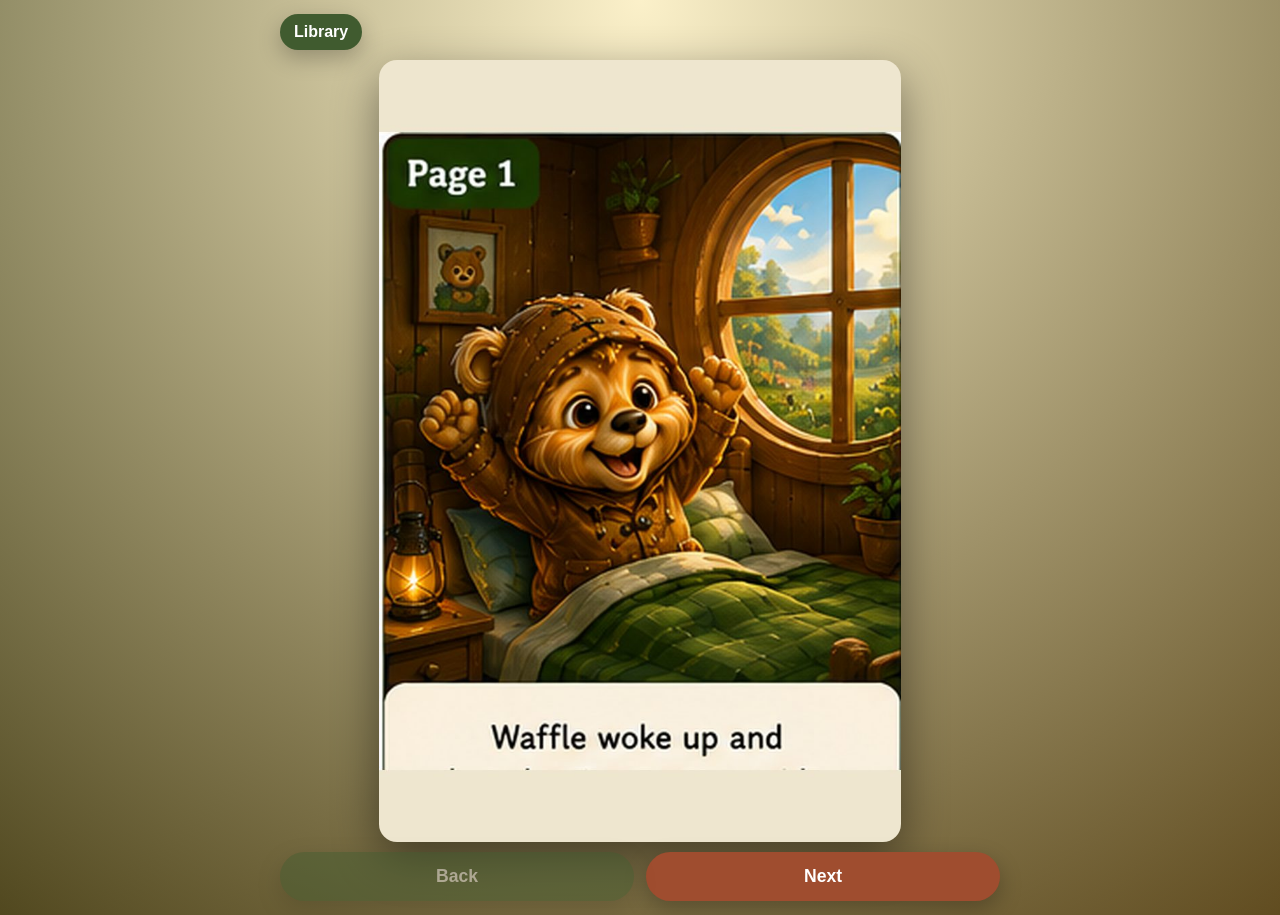
==== books/book6/index.html @ 5fe6f6b8 "Add files via upload" ====
<!DOCTYPE html>
<html lang="en">
<head>
  <meta charset="UTF-8" />
  <meta name="viewport" content="width=device-width, initial-scale=1.0" />
  <title id="docTitle">Waffle Book</title>
  <link rel="stylesheet" href="../../style.css" />
</head>
<body>
  <main class="app">
    <section id="reader" class="screen active">
      <header class="topbar">
        <a class="top-btn" href="../../index.html">Library</a>
      </header>
      <div class="book-frame">
        <img id="pageImage" alt="Story page" />
      </div>
      <nav class="controls">
        <button id="prevBtn">Back</button>
        <button id="nextBtn">Next</button>
      </nav>
    </section>
  </main>
  <script src="book.js"></script>
  <script src="../../reader.js"></script>
</body>
</html>
---- style.css ----
:root {
  --brown: #3f2614;
  --brown-soft: #6c4a2a;
  --cream: #fff1cf;
  --paper: #fff7e6;
  --green: #405b2f;
  --green-soft: #5c7f43;
  --red: #9f4d2f;
  --gold: #dfb669;
}
* { box-sizing: border-box; }
html, body {
  margin: 0;
  min-height: 100%;
  background:
    radial-gradient(circle at top, rgba(255,244,205,.98), rgba(83,72,30,.65)),
    linear-gradient(135deg, #2e401f, #7a5424);
  font-family: "Trebuchet MS", Arial, sans-serif;
  color: var(--brown);
  overflow-x: hidden;
}
a { color: inherit; text-decoration: none; }
img { display: block; max-width: 100%; }

/* Homepage */
.library-page {
  position: relative;
  z-index: 2;
  min-height: 100vh;
  padding: 18px;
}
.hero-shell, .shelf-shell {
  display: flex;
  justify-content: center;
}
.hero-card, .shelf-card {
  width: min(96vw, 1020px);
  background: rgba(255, 241, 207, .94);
  border: 4px solid rgba(63,38,20,.22);
  box-shadow: 0 20px 55px rgba(0,0,0,.35);
  border-radius: 32px;
  padding: 22px;
}
.hero-card { margin-bottom: 18px; position: relative; overflow: hidden; }
.hero-card::before {
  content: '';
  position: absolute;
  inset: 0;
  background: radial-gradient(circle at top right, rgba(255,255,255,.24), transparent 35%);
  pointer-events: none;
}
.eyebrow {
  margin: 0 0 8px;
  text-align: center;
  color: var(--brown-soft);
  font-size: .95rem;
  font-weight: 800;
  letter-spacing: .08em;
  text-transform: uppercase;
}
.hero-card h1 {
  margin: 0;
  text-align: center;
  font-size: clamp(2.4rem, 9vw, 4.8rem);
  line-height: .95;
}
.hero-copy {
  max-width: 620px;
  margin: 12px auto 0;
  text-align: center;
  font-size: clamp(1rem, 3.8vw, 1.25rem);
  color: var(--brown-soft);
}
.hero-top-row {
  display: grid;
  grid-template-columns: 1.25fr .75fr;
  gap: 18px;
  align-items: center;
  margin-bottom: 18px;
}
.hero-copy-wrap { position: relative; z-index: 2; }
.mascot-card {
  position: relative;
  min-height: 260px;
  display: flex;
  align-items: flex-end;
  justify-content: center;
}
.mascot-glow {
  position: absolute;
  width: 230px;
  height: 230px;
  border-radius: 50%;
  background: radial-gradient(circle, rgba(255,232,177,.9), rgba(255,232,177,.1) 60%, transparent 75%);
  filter: blur(4px);
  bottom: 8px;
}
.mascot-img {
  position: relative;
  z-index: 2;
  width: min(100%, 230px);
  aspect-ratio: 4 / 5;
  object-fit: cover;
  border-radius: 28px;
  border: 6px solid rgba(255,248,232,.85);
  box-shadow: 0 16px 28px rgba(0,0,0,.28);
  transform: rotate(-3deg);
  animation: mascot-bob 3.4s ease-in-out infinite;
}
.mascot-bubble {
  position: absolute;
  top: 8px;
  right: 10px;
  z-index: 3;
  background: #fffaf0;
  border: 3px solid rgba(63,38,20,.18);
  color: var(--brown);
  border-radius: 22px;
  padding: 10px 14px;
  font-weight: 800;
  text-align: center;
  box-shadow: 0 8px 18px rgba(0,0,0,.16);
  animation: bubble-pop 2.8s ease-in-out infinite;
}
.mascot-bubble::after {
  content: '';
  position: absolute;
  bottom: -10px;
  left: 22px;
  border-width: 12px 10px 0 0;
  border-style: solid;
  border-color: #fffaf0 transparent transparent transparent;
}
@keyframes mascot-bob {
  0%, 100% { transform: rotate(-3deg) translateY(0); }
  50% { transform: rotate(-1deg) translateY(-8px); }
}
@keyframes bubble-pop {
  0%, 100% { transform: scale(1); }
  50% { transform: scale(1.05); }
}

.carousel-wrap {
  display: grid;
  grid-template-columns: 52px 1fr 52px;
  gap: 10px;
  align-items: center;
}
.carousel-window {
  overflow: hidden;
  border-radius: 28px;
}
.carousel-track {
  display: flex;
  transition: transform .65s cubic-bezier(.22,.61,.36,1);
}
.cover-slide {
  min-width: 100%;
  display: grid;
  grid-template-columns: minmax(0, 340px) minmax(0, 1fr);
  gap: 18px;
  align-items: center;
  background: linear-gradient(180deg, #fff8e8 0%, #f8e3b5 100%);
  border-radius: 28px;
  padding: 16px;
  box-shadow: inset 0 0 0 1px rgba(63,38,20,.08);
  opacity: .78;
  transform: scale(.96);
  transition: transform .65s ease, opacity .65s ease, filter .65s ease;
  filter: saturate(.92);
}
.cover-slide.active {
  opacity: 1;
  transform: scale(1);
  filter: saturate(1.05);
}
.cover-frame {
  border-radius: 24px;
  overflow: hidden;
  box-shadow: 0 14px 28px rgba(0,0,0,.22);
  background: #f0dec0;
}
.cover-frame img {
  width: 100%;
  aspect-ratio: 2 / 3;
  object-fit: cover;
  transition: transform 6s ease;
}
.cover-slide.active .cover-frame img {
  transform: scale(1.06);
}
.cover-info h2 {
  margin: 0 0 10px;
  font-size: clamp(1.8rem, 5vw, 3rem);
  line-height: .95;
}
.cover-info p {
  margin: 0;
  font-size: clamp(1rem, 3.4vw, 1.18rem);
  color: var(--brown-soft);
}
.cover-badge, .book-status {
  display: inline-block;
  border-radius: 999px;
  padding: 7px 12px;
  color: #fff;
  font-weight: 800;
  font-size: .86rem;
  margin-bottom: 12px;
}
.cover-badge, .book-status.complete { background: var(--green); }

.carousel-btn {
  border: 0;
  border-radius: 999px;
  width: 52px;
  height: 52px;
  font: inherit;
  font-size: 2rem;
  line-height: 1;
  color: #fff;
  background: var(--green);
  box-shadow: 0 8px 22px rgba(0,0,0,.25);
  cursor: pointer;
  transition: transform .2s ease, background .2s ease;
}
.carousel-btn:hover { transform: scale(1.06); background: var(--green-soft); }
.carousel-dots {
  display: flex;
  justify-content: center;
  gap: 10px;
  margin: 14px 0 16px;
}
.carousel-dot {
  width: 12px;
  height: 12px;
  border-radius: 50%;
  border: 0;
  background: rgba(63,38,20,.25);
  cursor: pointer;
  transition: transform .2s ease, background .2s ease;
}
.carousel-dot.active { background: var(--red); transform: scale(1.2); }
.hero-actions {
  display: flex;
  flex-wrap: wrap;
  justify-content: center;
  gap: 12px;
}
.action-btn {
  border-radius: 999px;
  padding: 14px 20px;
  font-weight: 800;
  box-shadow: 0 8px 22px rgba(0,0,0,.18);
  transition: transform .18s ease, filter .18s ease;
}
.action-btn:hover { transform: translateY(-1px); filter: brightness(1.05); }
.action-btn.primary { background: var(--red); color: #fff; }
.action-btn.secondary { background: var(--green); color: #fff; }

.wooden-shelf-bg {
  position: relative;
  overflow: hidden;
  background:
    linear-gradient(180deg, rgba(255,244,210,.96), rgba(250,228,181,.94)),
    repeating-linear-gradient(90deg, rgba(124,77,43,.22) 0 18px, rgba(160,102,60,.22) 18px 36px);
}
.wooden-shelf-bg::before,
.wooden-shelf-bg::after {
  content: '';
  position: absolute;
  left: 18px;
  right: 18px;
  height: 18px;
  border-radius: 14px;
  background: linear-gradient(180deg, #9b6037, #6f4325);
  box-shadow: 0 8px 18px rgba(0,0,0,.22);
}
.wooden-shelf-bg::before { top: 140px; }
.wooden-shelf-bg::after { bottom: 26px; }
.shelf-heading { position: relative; z-index: 2; }
.shelf-heading h2 {
  margin: 0 0 18px;
  text-align: center;
  font-size: clamp(2rem, 6vw, 3.3rem);
  line-height: 1;
}
.book-grid {
  position: relative;
  z-index: 2;
  display: grid;
  grid-template-columns: repeat(auto-fit, minmax(240px, 1fr));
  gap: 16px;
  padding-bottom: 20px;
}
.themed-card {
  display: flex;
  flex-direction: column;
  background: var(--paper);
  border-radius: 24px;
  overflow: hidden;
  box-shadow: 0 10px 24px rgba(0,0,0,.16);
  transition: transform .22s ease, box-shadow .22s ease;
}
.themed-card:hover {
  transform: translateY(-5px) rotate(-1deg);
  box-shadow: 0 16px 28px rgba(0,0,0,.2);
}
.card-thumb {
  width: 100%;
  aspect-ratio: 4 / 5;
  object-fit: cover;
}
.card-copy { padding: 16px; }
.card-copy h3 {
  margin: 0 0 10px;
  font-size: 1.7rem;
  line-height: 1;
}
.card-copy p { margin: 0; color: var(--brown-soft); }

/* Reader pages */
.app { width: 100%; min-height: 100vh; }
.screen { min-height: 100vh; padding: 14px; display: flex; flex-direction: column; }
button, .top-btn {
  border: 0; border-radius: 999px; padding: 13px 20px; font: inherit; font-weight: 800;
  background: var(--green); color: white; box-shadow: 0 8px 22px rgba(0,0,0,.25); cursor: pointer;
}
button:disabled { opacity: .45; }
.topbar { width: min(100%, 720px); margin: 0 auto 10px; display: flex; justify-content: flex-start; align-items: center; }
.topbar .top-btn { padding: 9px 14px; }
.book-frame { width: min(100%, 720px); margin: 0 auto; flex: 1; display: flex; align-items: center; justify-content: center; }
.book-frame img { width: auto; max-width: 100%; max-height: calc(100vh - 118px); display: block; border-radius: 18px; box-shadow: 0 16px 46px rgba(0,0,0,.45); background: var(--cream); }
.controls { width: min(100%, 720px); margin: 10px auto 0; display: flex; gap: 12px; }
.controls button { flex: 1; font-size: 1.1rem; padding: 14px 10px; }
#nextBtn { background: var(--red); }

@media (max-width: 860px) {
  .hero-top-row { grid-template-columns: 1fr; }
  .mascot-card { min-height: 220px; }
}

@media (max-width: 760px) {
  .library-page { padding: 12px; }
  .hero-card, .shelf-card { padding: 16px; }
  .carousel-wrap { grid-template-columns: 1fr; gap: 12px; }
  .carousel-btn { display: none; }
  .cover-slide { grid-template-columns: 1fr; padding: 14px; }
  .cover-frame { max-width: 360px; margin: 0 auto; }
  .cover-info { text-align: center; }
  .wooden-shelf-bg::before { top: 122px; }
  .wooden-shelf-bg::after { bottom: 20px; }
}

@media (orientation: landscape) and (max-height: 600px) {
  .screen { padding: 8px; }
  .book-frame img { max-height: calc(100vh - 92px); }
  .controls button { padding: 9px; }
}
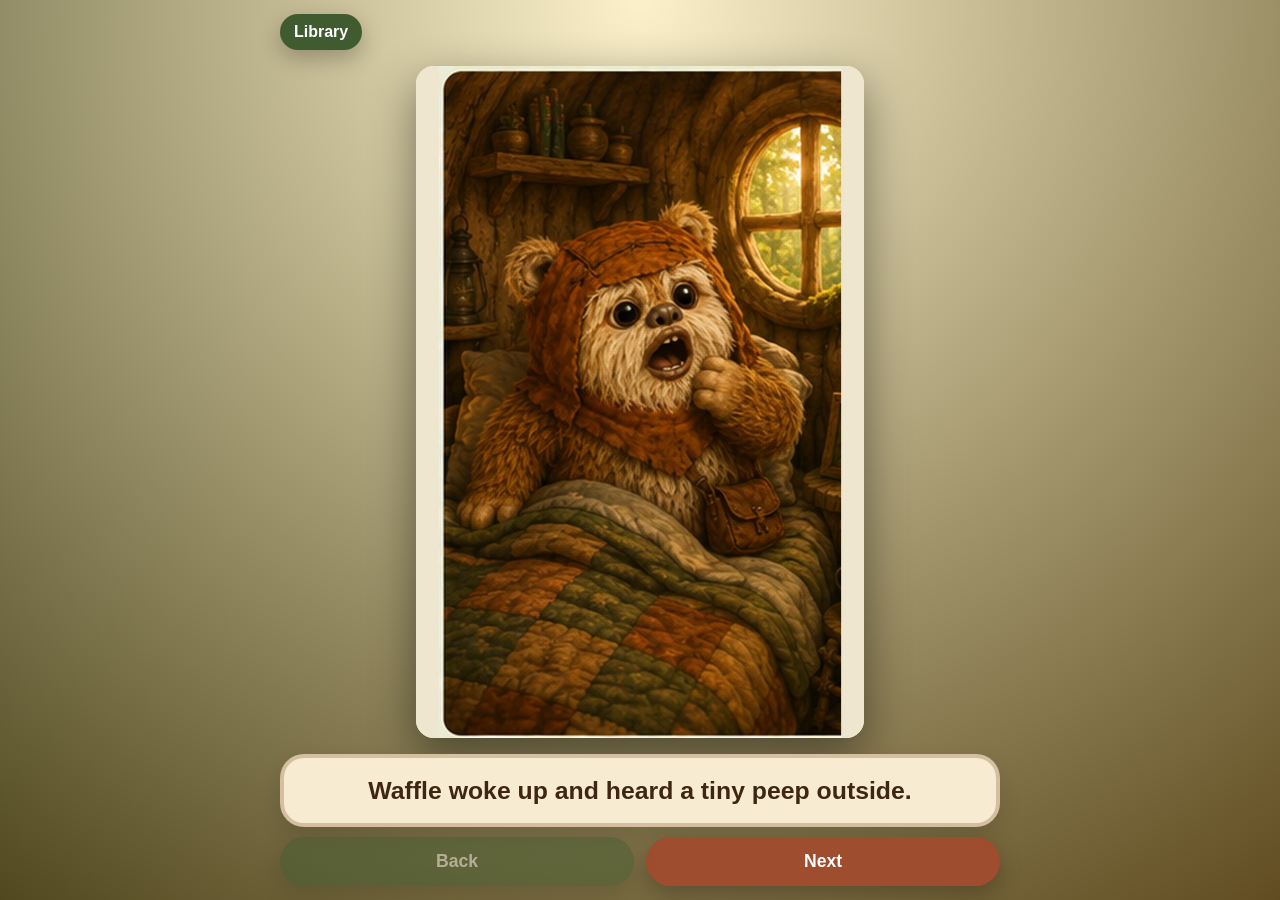
==== commit 128a67af: "Add files via upload" ====
--- a/books/book6/index.html
+++ b/books/book6/index.html
@@ -15,6 +15,9 @@
       <div class="book-frame">
         <img id="pageImage" alt="Story page" />
       </div>
+      <div class="story-text-box" id="storyTextBox">
+        <p id="pageText"></p>
+      </div>
       <nav class="controls">
         <button id="prevBtn">Back</button>
         <button id="nextBtn">Next</button>
--- a/style.css
+++ b/style.css
@@ -358,3 +358,30 @@
   .book-frame img { max-height: calc(100vh - 92px); }
   .controls button { padding: 9px; }
 }
+
+
+.story-text-box {
+  width: min(100%, 720px);
+  margin: 10px auto 0;
+  background: #f7ecd2;
+  border: 4px solid rgba(122,74,34,.28);
+  border-radius: 24px;
+  padding: 16px 18px;
+  box-shadow: 0 10px 22px rgba(0,0,0,.12);
+}
+.story-text-box p {
+  margin: 0;
+  text-align: center;
+  color: var(--brown);
+  font-size: clamp(1.15rem, 4.6vw, 1.55rem);
+  line-height: 1.35;
+  font-weight: 700;
+}
+body.has-page-text .book-frame img {
+  max-height: calc(100vh - 228px);
+}
+@media (orientation: landscape) and (max-height: 600px) {
+  body.has-page-text .book-frame img { max-height: calc(100vh - 156px); }
+  .story-text-box { padding: 10px 14px; margin-top: 8px; }
+  .story-text-box p { font-size: 1rem; }
+}
